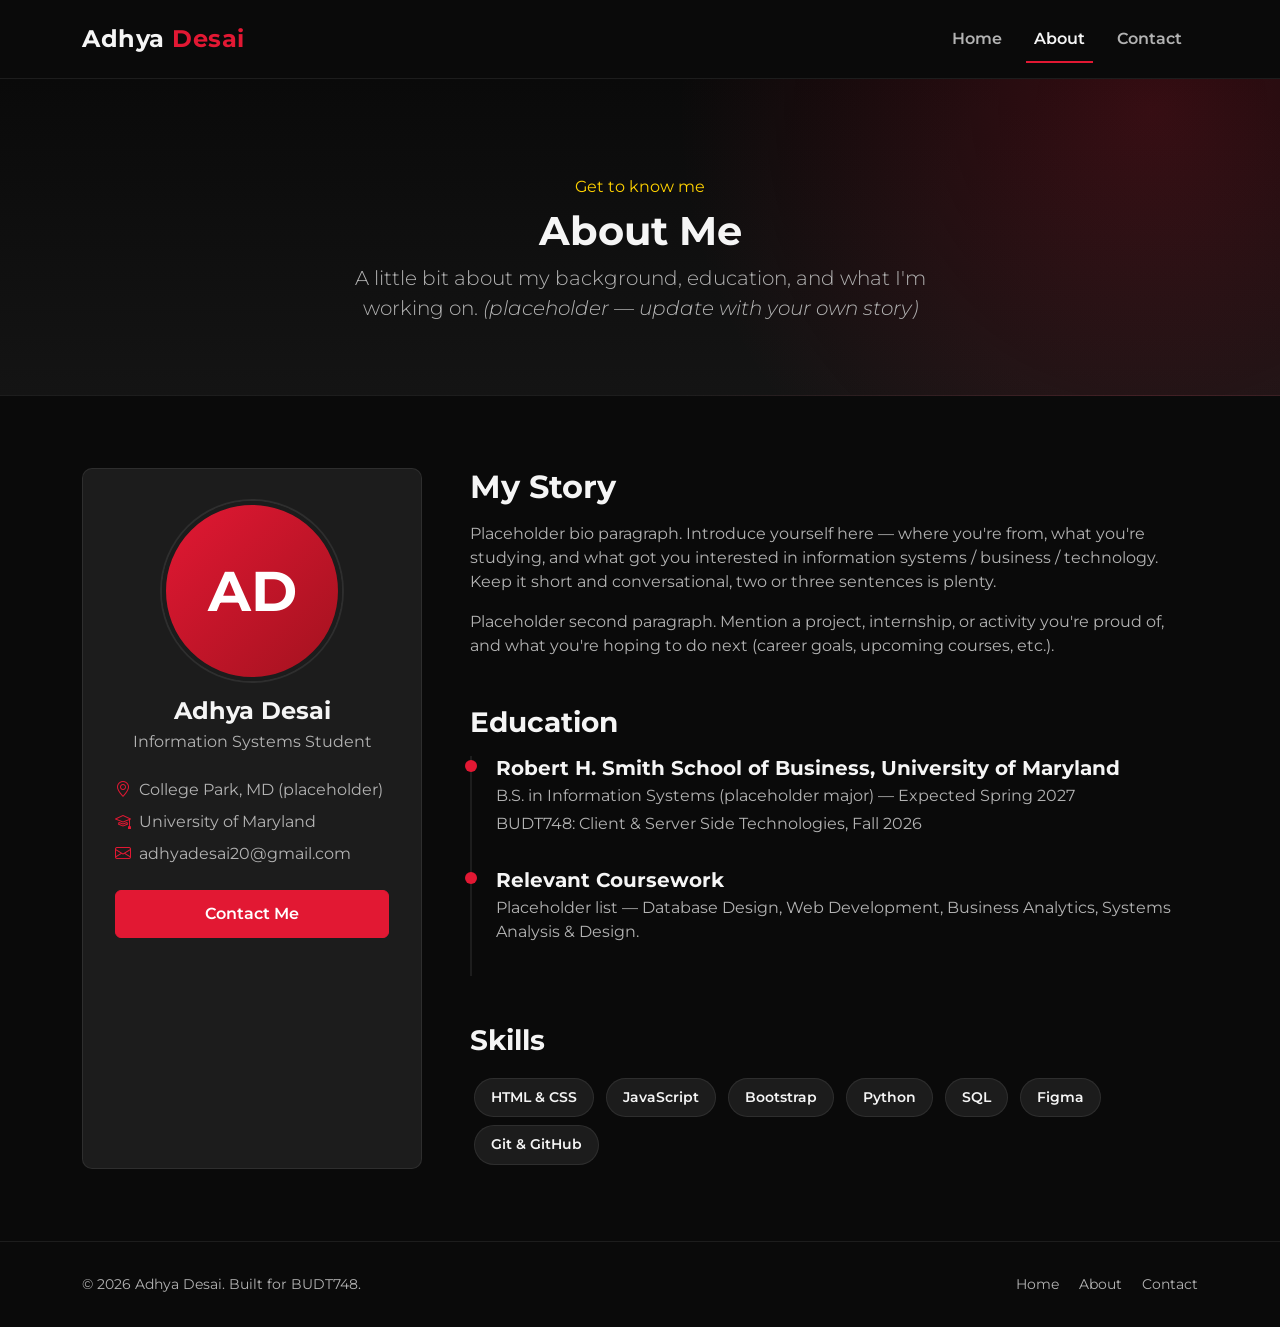
==== about.html @ 3f008665 "Initial commit: three-page portfolio site with Bootstrap 5 Home, About, and Contact pages built from" ====
<!DOCTYPE html>
<html lang="en">
<head>
  <meta charset="UTF-8" />
  <meta name="viewport" content="width=device-width, initial-scale=1.0" />
  <title>Adhya Desai | About</title>
  <meta name="description" content="About Adhya Desai" />

  <link rel="preconnect" href="https://fonts.googleapis.com" />
  <link href="https://fonts.googleapis.com/css2?family=Montserrat:wght@400;500;600;700&display=swap" rel="stylesheet" />

  <link href="https://cdn.jsdelivr.net/npm/bootstrap@5.3.0/dist/css/bootstrap.min.css" rel="stylesheet" />
  <link rel="stylesheet" href="https://cdn.jsdelivr.net/npm/bootstrap-icons@1.11.3/font/bootstrap-icons.css" />

  <link rel="stylesheet" href="css/style.css" />
</head>
<body>

  <!-- Navbar -->
  <nav class="navbar navbar-expand-lg navbar-dark navbar-portfolio sticky-top py-3">
    <div class="container">
      <a class="navbar-brand brand-font fs-4" href="index.html">Adhya<span> Desai</span></a>
      <button class="navbar-toggler" type="button" data-bs-toggle="collapse" data-bs-target="#navbarNav" aria-controls="navbarNav" aria-expanded="false" aria-label="Toggle navigation">
        <span class="navbar-toggler-icon"></span>
      </button>
      <div class="collapse navbar-collapse" id="navbarNav">
        <ul class="navbar-nav ms-auto">
          <li class="nav-item"><a class="nav-link" href="index.html">Home</a></li>
          <li class="nav-item"><a class="nav-link" href="about.html">About</a></li>
          <li class="nav-item"><a class="nav-link" href="contact.html">Contact</a></li>
        </ul>
      </div>
    </div>
  </nav>

  <!-- Page Banner -->
  <header class="page-banner text-center">
    <div class="container">
      <p class="eyebrow text-gold mb-2">Get to know me</p>
      <h1>About Me</h1>
      <p class="lead mx-auto" style="max-width: 640px;">
        A little bit about my background, education, and what I'm working on.
        <em>(placeholder — update with your own story)</em>
      </p>
    </div>
  </header>

  <!-- Bio + Quick Facts -->
  <section>
    <div class="container">
      <div class="row g-5">
        <!-- Quick facts card -->
        <div class="col-lg-4">
          <div class="card-dark text-center">
            <div class="avatar-circle mb-3">AD</div>
            <h4 class="mb-1">Adhya Desai</h4>
            <p class="text-muted mb-4">Information Systems Student</p>
            <ul class="list-unstyled text-start text-muted mb-4">
              <li class="mb-2"><i class="bi bi-geo-alt me-2 text-accent"></i>College Park, MD (placeholder)</li>
              <li class="mb-2"><i class="bi bi-mortarboard me-2 text-accent"></i>University of Maryland</li>
              <li class="mb-2"><i class="bi bi-envelope me-2 text-accent"></i>adhyadesai20@gmail.com</li>
            </ul>
            <a href="contact.html" class="btn btn-umd-primary w-100">Contact Me</a>
          </div>
        </div>

        <!-- Bio -->
        <div class="col-lg-8">
          <h2 class="mb-3">My Story</h2>
          <p class="text-muted">
            Placeholder bio paragraph. Introduce yourself here — where you're
            from, what you're studying, and what got you interested in
            information systems / business / technology. Keep it short and
            conversational, two or three sentences is plenty.
          </p>
          <p class="text-muted mb-4">
            Placeholder second paragraph. Mention a project, internship, or
            activity you're proud of, and what you're hoping to do next
            (career goals, upcoming courses, etc.).
          </p>

          <h3 class="mb-3 mt-5">Education</h3>
          <div class="timeline-item">
            <h5 class="mb-1">Robert H. Smith School of Business, University of Maryland</h5>
            <p class="text-muted mb-1">B.S. in Information Systems (placeholder major) — Expected Spring 2027</p>
            <p class="text-muted mb-0">BUDT748: Client &amp; Server Side Technologies, Fall 2026</p>
          </div>
          <div class="timeline-item">
            <h5 class="mb-1">Relevant Coursework</h5>
            <p class="text-muted mb-0">Placeholder list — Database Design, Web Development, Business Analytics, Systems Analysis &amp; Design.</p>
          </div>

          <h3 class="mb-3 mt-5">Skills</h3>
          <div>
            <span class="skill-badge">HTML &amp; CSS</span>
            <span class="skill-badge">JavaScript</span>
            <span class="skill-badge">Bootstrap</span>
            <span class="skill-badge">Python</span>
            <span class="skill-badge">SQL</span>
            <span class="skill-badge">Figma</span>
            <span class="skill-badge">Git &amp; GitHub</span>
          </div>
        </div>
      </div>
    </div>
  </section>

  <!-- Footer -->
  <footer>
    <div class="container d-flex flex-column flex-md-row justify-content-between align-items-center text-center text-md-start gap-2">
      <p class="mb-0">&copy; 2026 Adhya Desai. Built for BUDT748.</p>
      <div>
        <a href="index.html" class="me-3">Home</a>
        <a href="about.html" class="me-3">About</a>
        <a href="contact.html">Contact</a>
      </div>
    </div>
  </footer>

  <script src="https://cdn.jsdelivr.net/npm/bootstrap@5.3.0/dist/js/bootstrap.bundle.min.js"></script>
  <script src="js/main.js"></script>
</body>
</html>
---- css/style.css ----
/* ==========================================================================
   Adhya Desai — Portfolio Site
   Theme: dark background with University of Maryland red/gold accents
   ========================================================================== */

:root {
  --umd-red: #e21833;
  --umd-red-dark: #a3121f;
  --umd-gold: #ffd200;
  --bg-black: #0a0a0a;
  --bg-dark: #141414;
  --bg-card: #1c1c1c;
  --text-light: #f5f5f5;
  --text-muted: #b3b3b3;
  --border-subtle: rgba(255, 255, 255, 0.08);
}

body {
  background-color: var(--bg-black);
  color: var(--text-light);
  font-family: "Montserrat", -apple-system, BlinkMacSystemFont, "Segoe UI", sans-serif;
}

h1, h2, h3, h4, h5, .brand-font {
  font-family: "Montserrat", sans-serif;
  font-weight: 700;
}

a {
  text-decoration: none;
}

.text-accent {
  color: var(--umd-red);
}

.text-gold {
  color: var(--umd-gold);
}

/* Bootstrap's default .text-muted is too dark for this theme */
.text-muted {
  color: var(--text-muted) !important;
}

/* ---------- Navbar ---------- */
.navbar-portfolio {
  background-color: var(--bg-black) !important;
  border-bottom: 1px solid var(--border-subtle);
}

.navbar-portfolio .navbar-brand {
  font-weight: 700;
  letter-spacing: 0.5px;
  color: var(--text-light) !important;
}

.navbar-portfolio .navbar-brand span {
  color: var(--umd-red);
}

.navbar-portfolio .nav-link {
  color: var(--text-muted) !important;
  font-weight: 600;
  margin-left: 0.5rem;
  margin-right: 0.5rem;
  position: relative;
  transition: color 0.2s ease;
}

.navbar-portfolio .nav-link:hover,
.navbar-portfolio .nav-link.active {
  color: var(--text-light) !important;
}

.navbar-portfolio .nav-link.active::after {
  content: "";
  position: absolute;
  left: 0;
  bottom: -4px;
  width: 100%;
  height: 2px;
  background-color: var(--umd-red);
}

/* ---------- Hero (Home) ---------- */
.hero {
  min-height: 90vh;
  display: flex;
  align-items: center;
  background:
    radial-gradient(circle at 15% 20%, rgba(226, 24, 51, 0.25), transparent 45%),
    radial-gradient(circle at 85% 80%, rgba(255, 210, 0, 0.12), transparent 40%),
    linear-gradient(180deg, var(--bg-black) 0%, var(--bg-dark) 100%);
  position: relative;
  overflow: hidden;
}

.hero .eyebrow {
  letter-spacing: 3px;
  text-transform: uppercase;
  font-size: 0.85rem;
  color: var(--umd-gold);
  font-weight: 600;
}

.hero h1 {
  font-size: clamp(2.5rem, 6vw, 4rem);
  line-height: 1.1;
}

.hero p.lead {
  color: var(--text-muted);
  max-width: 560px;
}

.btn-umd-primary {
  background-color: var(--umd-red);
  border-color: var(--umd-red);
  color: #fff;
  font-weight: 600;
  padding: 0.7rem 1.75rem;
  border-radius: 6px;
  transition: transform 0.15s ease, background-color 0.15s ease;
}

.btn-umd-primary:hover {
  background-color: var(--umd-red-dark);
  border-color: var(--umd-red-dark);
  color: #fff;
  transform: translateY(-2px);
}

.btn-umd-outline {
  border: 2px solid var(--text-light);
  color: var(--text-light);
  font-weight: 600;
  padding: 0.65rem 1.75rem;
  border-radius: 6px;
  transition: all 0.15s ease;
}

.btn-umd-outline:hover {
  background-color: var(--text-light);
  color: var(--bg-black);
  transform: translateY(-2px);
}

/* ---------- Page banner (About / Contact) ---------- */
.page-banner {
  padding: 6rem 0 3.5rem;
  background:
    radial-gradient(circle at 90% 10%, rgba(226, 24, 51, 0.2), transparent 40%),
    linear-gradient(180deg, var(--bg-black) 0%, var(--bg-dark) 100%);
  border-bottom: 1px solid var(--border-subtle);
}

.page-banner p.lead {
  color: var(--text-muted);
}

/* ---------- Section spacing ---------- */
section {
  padding: 4.5rem 0;
}

.section-alt {
  background-color: var(--bg-dark);
}

/* ---------- Cards ---------- */
.card-dark {
  background-color: var(--bg-card);
  border: 1px solid var(--border-subtle);
  border-radius: 10px;
  padding: 2rem;
  height: 100%;
  transition: transform 0.2s ease, border-color 0.2s ease;
}

.card-dark:hover {
  transform: translateY(-6px);
  border-color: var(--umd-red);
}

.card-dark .icon-circle {
  width: 56px;
  height: 56px;
  border-radius: 50%;
  background-color: rgba(226, 24, 51, 0.15);
  color: var(--umd-red);
  display: flex;
  align-items: center;
  justify-content: center;
  font-size: 1.5rem;
  margin-bottom: 1.25rem;
}

/* ---------- Avatar ---------- */
.avatar-circle {
  width: 180px;
  height: 180px;
  border-radius: 50%;
  background: linear-gradient(135deg, var(--umd-red), var(--umd-red-dark));
  display: flex;
  align-items: center;
  justify-content: center;
  font-size: 3.5rem;
  font-weight: 700;
  color: #fff;
  margin: 0 auto;
  border: 4px solid var(--bg-card);
  box-shadow: 0 0 0 2px var(--border-subtle);
}

/* ---------- Skill badges ---------- */
.skill-badge {
  display: inline-block;
  background-color: var(--bg-card);
  border: 1px solid var(--border-subtle);
  color: var(--text-light);
  padding: 0.5rem 1rem;
  border-radius: 30px;
  font-size: 0.9rem;
  font-weight: 600;
  margin: 0.25rem;
}

/* ---------- Timeline (About) ---------- */
.timeline-item {
  border-left: 2px solid var(--border-subtle);
  padding-left: 1.5rem;
  padding-bottom: 2rem;
  position: relative;
}

.timeline-item::before {
  content: "";
  position: absolute;
  left: -7px;
  top: 4px;
  width: 12px;
  height: 12px;
  border-radius: 50%;
  background-color: var(--umd-red);
}

.timeline-item:last-child {
  padding-bottom: 0;
}

/* ---------- Contact page ---------- */
.contact-info-item {
  display: flex;
  align-items: flex-start;
  gap: 1rem;
  margin-bottom: 1.75rem;
}

.contact-info-item .icon-circle {
  flex-shrink: 0;
}

.social-icon-link {
  width: 44px;
  height: 44px;
  border-radius: 50%;
  background-color: var(--bg-card);
  border: 1px solid var(--border-subtle);
  color: var(--text-light);
  display: inline-flex;
  align-items: center;
  justify-content: center;
  font-size: 1.1rem;
  margin-right: 0.5rem;
  transition: all 0.2s ease;
}

.social-icon-link:hover {
  background-color: var(--umd-red);
  border-color: var(--umd-red);
  color: #fff;
}

.form-control-dark {
  background-color: var(--bg-card);
  border: 1px solid var(--border-subtle);
  color: var(--text-light);
  padding: 0.7rem 1rem;
}

.form-control-dark:focus {
  background-color: var(--bg-card);
  color: var(--text-light);
  border-color: var(--umd-red);
  box-shadow: 0 0 0 0.2rem rgba(226, 24, 51, 0.25);
}

.form-control-dark::placeholder {
  color: var(--text-muted);
}

/* ---------- Footer ---------- */
footer {
  background-color: var(--bg-black);
  border-top: 1px solid var(--border-subtle);
  padding: 2rem 0;
  color: var(--text-muted);
  font-size: 0.9rem;
}

footer a {
  color: var(--text-muted);
}

footer a:hover {
  color: var(--umd-red);
}

/* ---------- Responsive tweaks ---------- */
@media (max-width: 767.98px) {
  .hero {
    min-height: auto;
    padding: 7rem 0 4rem;
    text-align: center;
  }

  .hero p.lead {
    max-width: 100%;
    margin-left: auto;
    margin-right: auto;
  }

  .page-banner {
    text-align: center;
    padding: 6.5rem 0 2.5rem;
  }
}
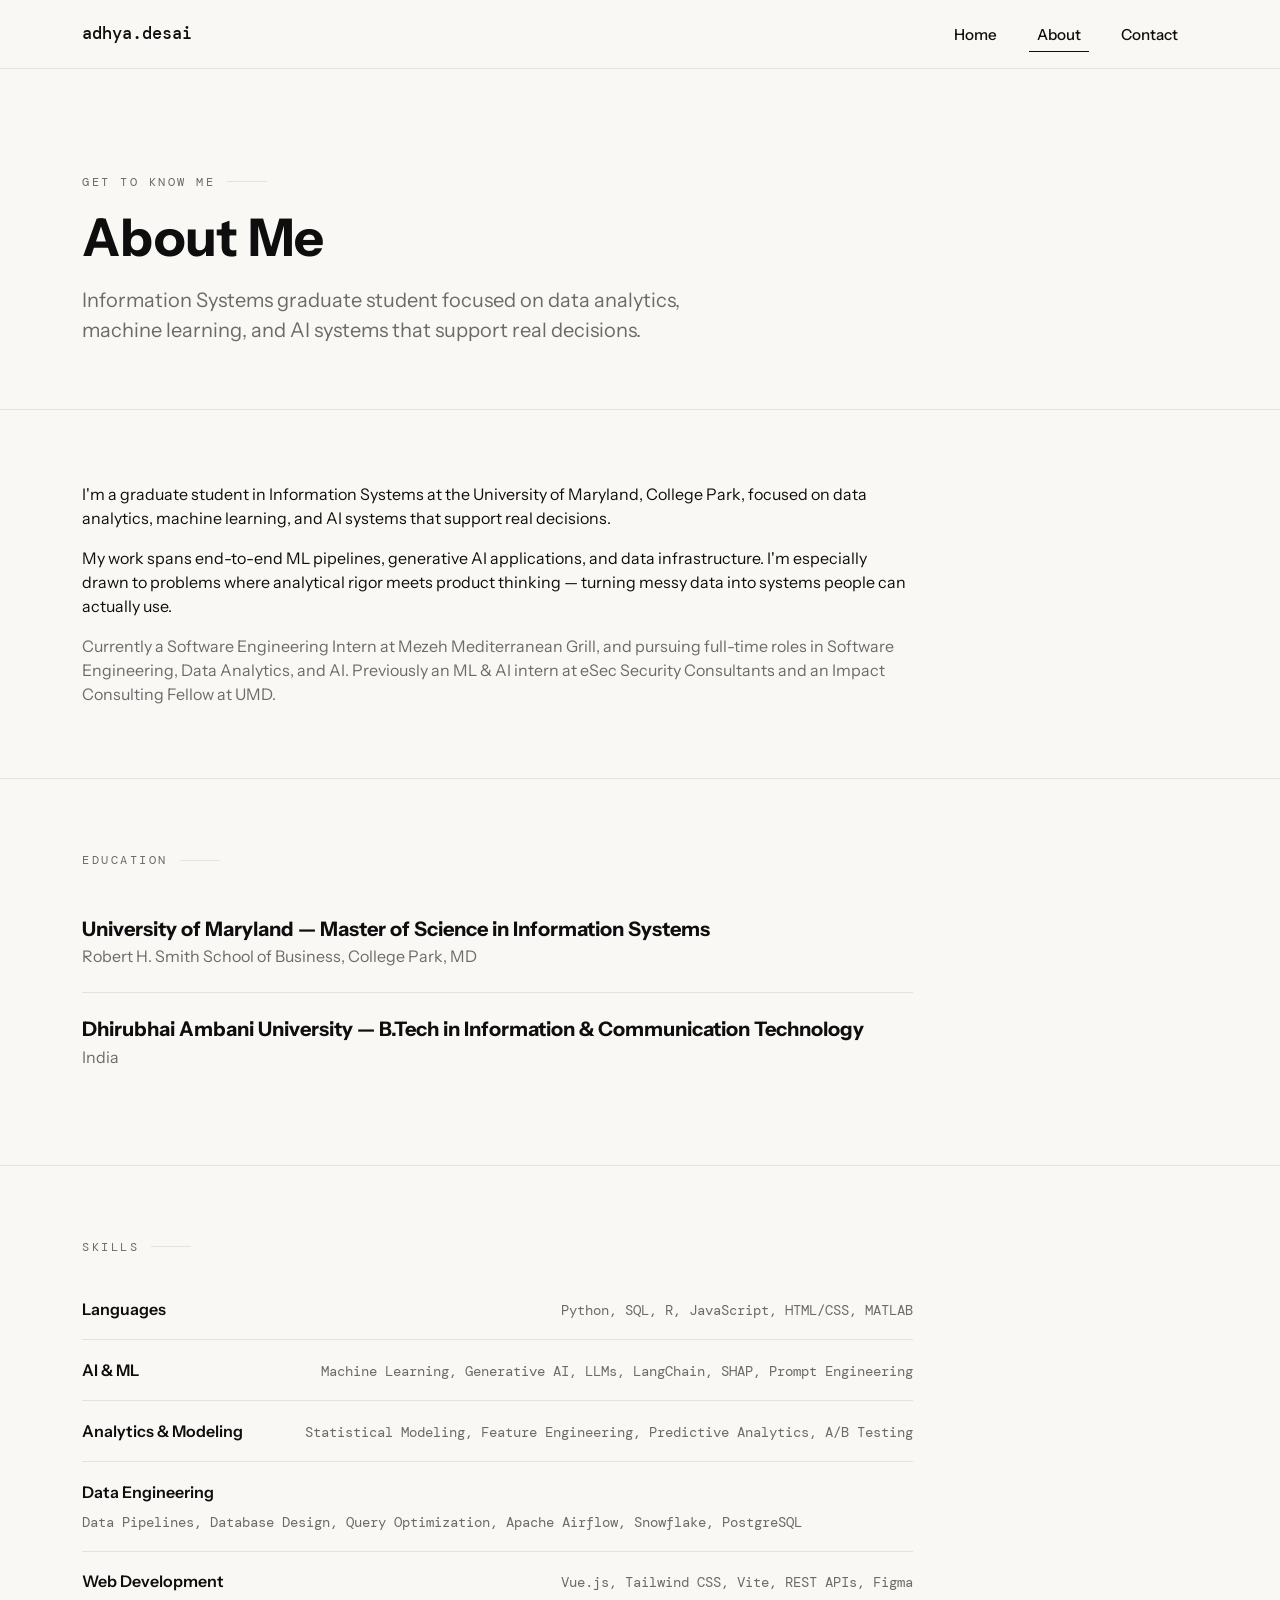
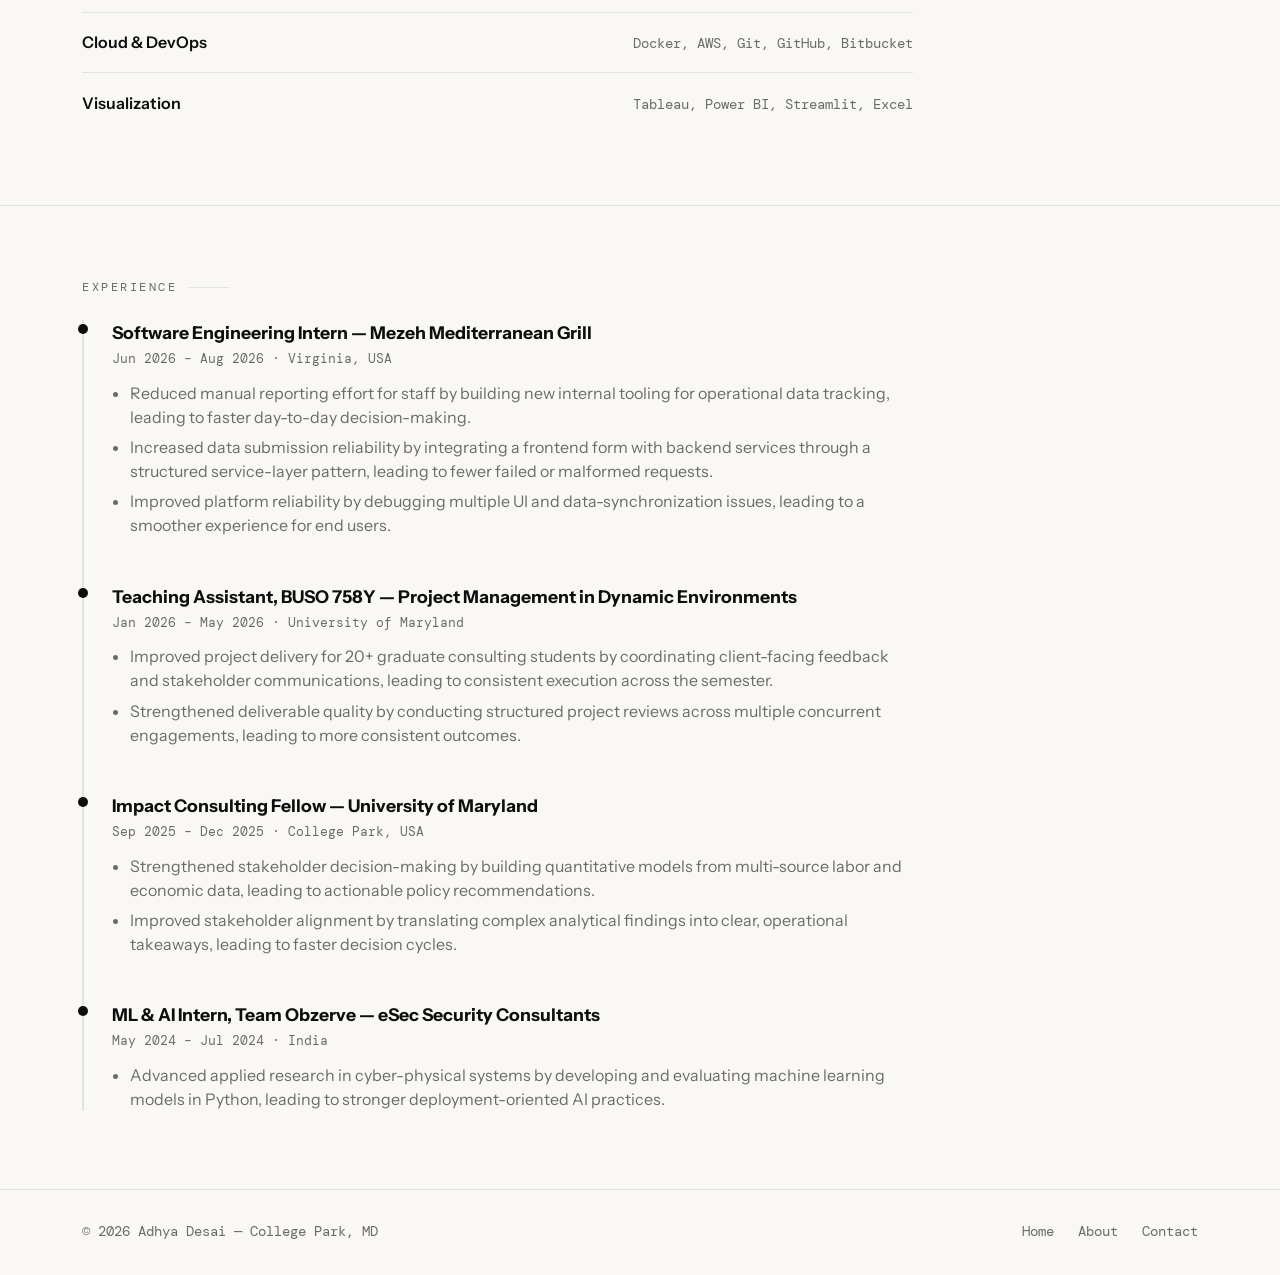
==== commit e409da1d: "Redesign site with editorial style and real resume content Replace dark UMD theme with a cream/ink e" ====
--- a/about.html
+++ b/about.html
@@ -7,7 +7,7 @@
   <meta name="description" content="About Adhya Desai" />
 
   <link rel="preconnect" href="https://fonts.googleapis.com" />
-  <link href="https://fonts.googleapis.com/css2?family=Montserrat:wght@400;500;600;700&display=swap" rel="stylesheet" />
+  <link href="https://fonts.googleapis.com/css2?family=DM+Serif+Display:ital@0;1&family=DM+Mono:wght@400;500&family=Instrument+Sans:wght@400;500;600;700&display=swap" rel="stylesheet" />
 
   <link href="https://cdn.jsdelivr.net/npm/bootstrap@5.3.0/dist/css/bootstrap.min.css" rel="stylesheet" />
   <link rel="stylesheet" href="https://cdn.jsdelivr.net/npm/bootstrap-icons@1.11.3/font/bootstrap-icons.css" />
@@ -17,9 +17,9 @@
 <body>
 
   <!-- Navbar -->
-  <nav class="navbar navbar-expand-lg navbar-dark navbar-portfolio sticky-top py-3">
+  <nav class="navbar navbar-expand-lg navbar-portfolio sticky-top py-3">
     <div class="container">
-      <a class="navbar-brand brand-font fs-4" href="index.html">Adhya<span> Desai</span></a>
+      <a class="navbar-brand" href="index.html">adhya.desai</a>
       <button class="navbar-toggler" type="button" data-bs-toggle="collapse" data-bs-target="#navbarNav" aria-controls="navbarNav" aria-expanded="false" aria-label="Toggle navigation">
         <span class="navbar-toggler-icon"></span>
       </button>
@@ -34,72 +34,145 @@
   </nav>
 
   <!-- Page Banner -->
-  <header class="page-banner text-center">
+  <header class="page-banner">
     <div class="container">
-      <p class="eyebrow text-gold mb-2">Get to know me</p>
+      <p class="eyebrow mb-0">Get to know me</p>
       <h1>About Me</h1>
-      <p class="lead mx-auto" style="max-width: 640px;">
-        A little bit about my background, education, and what I'm working on.
-        <em>(placeholder — update with your own story)</em>
+      <p class="lead" style="max-width: 640px;">
+        Information Systems graduate student focused on data analytics,
+        machine learning, and AI systems that support real decisions.
       </p>
     </div>
   </header>
 
-  <!-- Bio + Quick Facts -->
+  <!-- Bio -->
   <section>
     <div class="container">
-      <div class="row g-5">
-        <!-- Quick facts card -->
-        <div class="col-lg-4">
-          <div class="card-dark text-center">
-            <div class="avatar-circle mb-3">AD</div>
-            <h4 class="mb-1">Adhya Desai</h4>
-            <p class="text-muted mb-4">Information Systems Student</p>
-            <ul class="list-unstyled text-start text-muted mb-4">
-              <li class="mb-2"><i class="bi bi-geo-alt me-2 text-accent"></i>College Park, MD (placeholder)</li>
-              <li class="mb-2"><i class="bi bi-mortarboard me-2 text-accent"></i>University of Maryland</li>
-              <li class="mb-2"><i class="bi bi-envelope me-2 text-accent"></i>adhyadesai20@gmail.com</li>
-            </ul>
-            <a href="contact.html" class="btn btn-umd-primary w-100">Contact Me</a>
+      <div class="row">
+        <div class="col-lg-9">
+          <p class="mb-3">
+            I'm a graduate student in Information Systems at the University
+            of Maryland, College Park, focused on data analytics, machine
+            learning, and AI systems that support real decisions.
+          </p>
+          <p class="mb-3">
+            My work spans end-to-end ML pipelines, generative AI
+            applications, and data infrastructure. I'm especially drawn to
+            problems where analytical rigor meets product thinking —
+            turning messy data into systems people can actually use.
+          </p>
+          <p class="text-muted mb-0">
+            Currently a Software Engineering Intern at Mezeh Mediterranean
+            Grill, and pursuing full-time roles in Software Engineering,
+            Data Analytics, and AI. Previously an ML &amp; AI intern at eSec
+            Security Consultants and an Impact Consulting Fellow at UMD.
+          </p>
+        </div>
+      </div>
+    </div>
+  </section>
+
+  <!-- Education -->
+  <section>
+    <div class="container">
+      <p class="eyebrow mb-4">Education</p>
+      <div class="row">
+        <div class="col-lg-9">
+          <div class="edu-item">
+            <h5>University of Maryland — Master of Science in Information Systems</h5>
+            <p class="text-muted mb-0">Robert H. Smith School of Business, College Park, MD</p>
+          </div>
+          <div class="edu-item">
+            <h5>Dhirubhai Ambani University — B.Tech in Information &amp; Communication Technology</h5>
+            <p class="text-muted mb-0">India</p>
           </div>
         </div>
+      </div>
+    </div>
+  </section>
 
-        <!-- Bio -->
-        <div class="col-lg-8">
-          <h2 class="mb-3">My Story</h2>
-          <p class="text-muted">
-            Placeholder bio paragraph. Introduce yourself here — where you're
-            from, what you're studying, and what got you interested in
-            information systems / business / technology. Keep it short and
-            conversational, two or three sentences is plenty.
-          </p>
-          <p class="text-muted mb-4">
-            Placeholder second paragraph. Mention a project, internship, or
-            activity you're proud of, and what you're hoping to do next
-            (career goals, upcoming courses, etc.).
-          </p>
+  <!-- Skills -->
+  <section>
+    <div class="container">
+      <p class="eyebrow mb-4">Skills</p>
+      <div class="row">
+        <div class="col-lg-9">
+          <div class="skill-row">
+            <span class="skill-label">Languages</span>
+            <span class="skill-value">Python, SQL, R, JavaScript, HTML/CSS, MATLAB</span>
+          </div>
+          <div class="skill-row">
+            <span class="skill-label">AI &amp; ML</span>
+            <span class="skill-value">Machine Learning, Generative AI, LLMs, LangChain, SHAP, Prompt Engineering</span>
+          </div>
+          <div class="skill-row">
+            <span class="skill-label">Analytics &amp; Modeling</span>
+            <span class="skill-value">Statistical Modeling, Feature Engineering, Predictive Analytics, A/B Testing</span>
+          </div>
+          <div class="skill-row">
+            <span class="skill-label">Data Engineering</span>
+            <span class="skill-value">Data Pipelines, Database Design, Query Optimization, Apache Airflow, Snowflake, PostgreSQL</span>
+          </div>
+          <div class="skill-row">
+            <span class="skill-label">Web Development</span>
+            <span class="skill-value">Vue.js, Tailwind CSS, Vite, REST APIs, Figma</span>
+          </div>
+          <div class="skill-row">
+            <span class="skill-label">Cloud &amp; DevOps</span>
+            <span class="skill-value">Docker, AWS, Git, GitHub, Bitbucket</span>
+          </div>
+          <div class="skill-row">
+            <span class="skill-label">Visualization</span>
+            <span class="skill-value">Tableau, Power BI, Streamlit, Excel</span>
+          </div>
+        </div>
+      </div>
+    </div>
+  </section>
 
-          <h3 class="mb-3 mt-5">Education</h3>
-          <div class="timeline-item">
-            <h5 class="mb-1">Robert H. Smith School of Business, University of Maryland</h5>
-            <p class="text-muted mb-1">B.S. in Information Systems (placeholder major) — Expected Spring 2027</p>
-            <p class="text-muted mb-0">BUDT748: Client &amp; Server Side Technologies, Fall 2026</p>
-          </div>
-          <div class="timeline-item">
-            <h5 class="mb-1">Relevant Coursework</h5>
-            <p class="text-muted mb-0">Placeholder list — Database Design, Web Development, Business Analytics, Systems Analysis &amp; Design.</p>
+  <!-- Experience -->
+  <section>
+    <div class="container">
+      <p class="eyebrow mb-4">Experience</p>
+      <div class="row">
+        <div class="col-lg-9">
+
+          <div class="exp-item">
+            <div class="exp-role">Software Engineering Intern — Mezeh Mediterranean Grill</div>
+            <div class="exp-meta">Jun 2026 – Aug 2026 · Virginia, USA</div>
+            <ul>
+              <li>Reduced manual reporting effort for staff by building new internal tooling for operational data tracking, leading to faster day-to-day decision-making.</li>
+              <li>Increased data submission reliability by integrating a frontend form with backend services through a structured service-layer pattern, leading to fewer failed or malformed requests.</li>
+              <li>Improved platform reliability by debugging multiple UI and data-synchronization issues, leading to a smoother experience for end users.</li>
+            </ul>
           </div>
 
-          <h3 class="mb-3 mt-5">Skills</h3>
-          <div>
-            <span class="skill-badge">HTML &amp; CSS</span>
-            <span class="skill-badge">JavaScript</span>
-            <span class="skill-badge">Bootstrap</span>
-            <span class="skill-badge">Python</span>
-            <span class="skill-badge">SQL</span>
-            <span class="skill-badge">Figma</span>
-            <span class="skill-badge">Git &amp; GitHub</span>
+          <div class="exp-item">
+            <div class="exp-role">Teaching Assistant, BUSO 758Y — Project Management in Dynamic Environments</div>
+            <div class="exp-meta">Jan 2026 – May 2026 · University of Maryland</div>
+            <ul>
+              <li>Improved project delivery for 20+ graduate consulting students by coordinating client-facing feedback and stakeholder communications, leading to consistent execution across the semester.</li>
+              <li>Strengthened deliverable quality by conducting structured project reviews across multiple concurrent engagements, leading to more consistent outcomes.</li>
+            </ul>
           </div>
+
+          <div class="exp-item">
+            <div class="exp-role">Impact Consulting Fellow — University of Maryland</div>
+            <div class="exp-meta">Sep 2025 – Dec 2025 · College Park, USA</div>
+            <ul>
+              <li>Strengthened stakeholder decision-making by building quantitative models from multi-source labor and economic data, leading to actionable policy recommendations.</li>
+              <li>Improved stakeholder alignment by translating complex analytical findings into clear, operational takeaways, leading to faster decision cycles.</li>
+            </ul>
+          </div>
+
+          <div class="exp-item">
+            <div class="exp-role">ML &amp; AI Intern, Team Obzerve — eSec Security Consultants</div>
+            <div class="exp-meta">May 2024 – Jul 2024 · India</div>
+            <ul>
+              <li>Advanced applied research in cyber-physical systems by developing and evaluating machine learning models in Python, leading to stronger deployment-oriented AI practices.</li>
+            </ul>
+          </div>
+
         </div>
       </div>
     </div>
@@ -108,7 +181,7 @@
   <!-- Footer -->
   <footer>
     <div class="container d-flex flex-column flex-md-row justify-content-between align-items-center text-center text-md-start gap-2">
-      <p class="mb-0">&copy; 2026 Adhya Desai. Built for BUDT748.</p>
+      <p class="mb-0">&copy; 2026 Adhya Desai — College Park, MD</p>
       <div>
         <a href="index.html" class="me-3">Home</a>
         <a href="about.html" class="me-3">About</a>
--- a/css/style.css
+++ b/css/style.css
@@ -1,162 +1,200 @@
 /* ==========================================================================
    Adhya Desai — Portfolio Site
-   Theme: dark background with University of Maryland red/gold accents
+   Theme: editorial minimalist — cream background, ink text, serif/mono mix
+   (companion style to adhya.desai's main portfolio)
    ========================================================================== */
 
 :root {
-  --umd-red: #e21833;
-  --umd-red-dark: #a3121f;
-  --umd-gold: #ffd200;
-  --bg-black: #0a0a0a;
-  --bg-dark: #141414;
-  --bg-card: #1c1c1c;
-  --text-light: #f5f5f5;
-  --text-muted: #b3b3b3;
-  --border-subtle: rgba(255, 255, 255, 0.08);
+  --bg: #f9f8f5;
+  --ink: #0e0e0e;
+  --muted: #6b6b6b;
+  --border: #e2e2e2;
+  --tag-bg: #efefed;
+  --tag-text: #3a3a3a;
+  --white: #ffffff;
 }
 
 body {
-  background-color: var(--bg-black);
-  color: var(--text-light);
-  font-family: "Montserrat", -apple-system, BlinkMacSystemFont, "Segoe UI", sans-serif;
-}
-
-h1, h2, h3, h4, h5, .brand-font {
-  font-family: "Montserrat", sans-serif;
+  background-color: var(--bg);
+  color: var(--ink);
+  font-family: "Instrument Sans", -apple-system, BlinkMacSystemFont, "Segoe UI", sans-serif;
+}
+
+h1, h2, h3, h4, h5 {
+  font-family: "Instrument Sans", sans-serif;
   font-weight: 700;
+  color: var(--ink);
+}
+
+.serif-italic {
+  font-family: "DM Serif Display", serif;
+  font-style: italic;
+  font-weight: 400;
+}
+
+.mono {
+  font-family: "DM Mono", monospace;
 }
 
 a {
   text-decoration: none;
-}
-
-.text-accent {
-  color: var(--umd-red);
-}
-
-.text-gold {
-  color: var(--umd-gold);
-}
-
-/* Bootstrap's default .text-muted is too dark for this theme */
+  color: var(--ink);
+}
+
 .text-muted {
-  color: var(--text-muted) !important;
+  color: var(--muted) !important;
+}
+
+.eyebrow {
+  font-family: "DM Mono", monospace;
+  text-transform: uppercase;
+  letter-spacing: 2.5px;
+  font-size: 0.75rem;
+  color: var(--muted);
+  display: flex;
+  align-items: center;
+  gap: 0.75rem;
+}
+
+.eyebrow::after {
+  content: "";
+  flex: 0 0 40px;
+  height: 1px;
+  background-color: var(--border);
+}
+
+.eyebrow.center {
+  justify-content: center;
+}
+
+.eyebrow.center::after {
+  display: none;
 }
 
 /* ---------- Navbar ---------- */
 .navbar-portfolio {
-  background-color: var(--bg-black) !important;
-  border-bottom: 1px solid var(--border-subtle);
+  background-color: var(--bg) !important;
+  border-bottom: 1px solid var(--border);
 }
 
 .navbar-portfolio .navbar-brand {
-  font-weight: 700;
-  letter-spacing: 0.5px;
-  color: var(--text-light) !important;
-}
-
-.navbar-portfolio .navbar-brand span {
-  color: var(--umd-red);
+  font-family: "DM Mono", monospace;
+  font-weight: 500;
+  font-size: 1.05rem;
+  color: var(--ink) !important;
+}
+
+.navbar-portfolio .navbar-toggler {
+  border: 1px solid var(--border);
+  padding: 0.4rem 0.6rem;
+}
+
+.navbar-portfolio .navbar-toggler:focus {
+  box-shadow: none;
+}
+
+.navbar-portfolio .navbar-toggler-icon {
+  background-image: url("data:image/svg+xml,%3csvg xmlns='http://www.w3.org/2000/svg' viewBox='0 0 30 30'%3e%3cpath stroke='rgba(14, 14, 14, 0.9)' stroke-linecap='round' stroke-miterlimit='10' stroke-width='2' d='M4 7h22M4 15h22M4 23h22'/%3e%3c/svg%3e");
 }
 
 .navbar-portfolio .nav-link {
-  color: var(--text-muted) !important;
-  font-weight: 600;
-  margin-left: 0.5rem;
-  margin-right: 0.5rem;
-  position: relative;
-  transition: color 0.2s ease;
+  color: var(--ink) !important;
+  font-weight: 500;
+  font-size: 0.95rem;
+  margin-left: 0.75rem;
+  margin-right: 0.75rem;
+  padding-bottom: 4px;
+  border-bottom: 1px solid transparent;
+  transition: border-color 0.2s ease, color 0.2s ease;
 }
 
 .navbar-portfolio .nav-link:hover,
 .navbar-portfolio .nav-link.active {
-  color: var(--text-light) !important;
-}
-
-.navbar-portfolio .nav-link.active::after {
-  content: "";
-  position: absolute;
-  left: 0;
-  bottom: -4px;
-  width: 100%;
-  height: 2px;
-  background-color: var(--umd-red);
-}
-
-/* ---------- Hero (Home) ---------- */
+  color: var(--ink) !important;
+  border-bottom-color: var(--ink);
+}
+
+/* ---------- Buttons ---------- */
+.btn-mono-primary {
+  background-color: var(--ink);
+  border: 1px solid var(--ink);
+  color: var(--white);
+  font-weight: 500;
+  font-size: 0.9rem;
+  padding: 0.65rem 1.5rem;
+  border-radius: 2px;
+  transition: background-color 0.15s ease, transform 0.15s ease;
+}
+
+.btn-mono-primary:hover {
+  background-color: #2a2a2a;
+  border-color: #2a2a2a;
+  color: var(--white);
+  transform: translateY(-1px);
+}
+
+.btn-mono-outline {
+  background-color: transparent;
+  border: 1px solid var(--border);
+  color: var(--ink);
+  font-weight: 500;
+  font-size: 0.9rem;
+  padding: 0.65rem 1.5rem;
+  border-radius: 2px;
+  transition: all 0.15s ease;
+}
+
+.btn-mono-outline:hover {
+  background-color: var(--ink);
+  border-color: var(--ink);
+  color: var(--white);
+  transform: translateY(-1px);
+}
+
+/* ---------- Hero ---------- */
 .hero {
-  min-height: 90vh;
-  display: flex;
-  align-items: center;
-  background:
-    radial-gradient(circle at 15% 20%, rgba(226, 24, 51, 0.25), transparent 45%),
-    radial-gradient(circle at 85% 80%, rgba(255, 210, 0, 0.12), transparent 40%),
-    linear-gradient(180deg, var(--bg-black) 0%, var(--bg-dark) 100%);
-  position: relative;
-  overflow: hidden;
-}
-
-.hero .eyebrow {
-  letter-spacing: 3px;
-  text-transform: uppercase;
-  font-size: 0.85rem;
-  color: var(--umd-gold);
-  font-weight: 600;
-}
-
-.hero h1 {
-  font-size: clamp(2.5rem, 6vw, 4rem);
-  line-height: 1.1;
+  padding: 7rem 0 5rem;
+}
+
+.hero .name-heading {
+  font-size: clamp(3rem, 8vw, 5.5rem);
+  line-height: 1;
+  margin-bottom: 1.5rem;
+}
+
+.hero .name-heading .sans-part {
+  font-family: "Instrument Sans", sans-serif;
+  font-weight: 700;
+  display: block;
+}
+
+.hero .name-heading .serif-part {
+  font-family: "DM Serif Display", serif;
+  font-style: italic;
+  font-weight: 400;
+  color: var(--muted);
+  display: block;
 }
 
 .hero p.lead {
-  color: var(--text-muted);
-  max-width: 560px;
-}
-
-.btn-umd-primary {
-  background-color: var(--umd-red);
-  border-color: var(--umd-red);
-  color: #fff;
-  font-weight: 600;
-  padding: 0.7rem 1.75rem;
-  border-radius: 6px;
-  transition: transform 0.15s ease, background-color 0.15s ease;
-}
-
-.btn-umd-primary:hover {
-  background-color: var(--umd-red-dark);
-  border-color: var(--umd-red-dark);
-  color: #fff;
-  transform: translateY(-2px);
-}
-
-.btn-umd-outline {
-  border: 2px solid var(--text-light);
-  color: var(--text-light);
-  font-weight: 600;
-  padding: 0.65rem 1.75rem;
-  border-radius: 6px;
-  transition: all 0.15s ease;
-}
-
-.btn-umd-outline:hover {
-  background-color: var(--text-light);
-  color: var(--bg-black);
-  transform: translateY(-2px);
+  color: var(--muted);
+  font-size: 1.15rem;
+  max-width: 620px;
 }
 
 /* ---------- Page banner (About / Contact) ---------- */
 .page-banner {
-  padding: 6rem 0 3.5rem;
-  background:
-    radial-gradient(circle at 90% 10%, rgba(226, 24, 51, 0.2), transparent 40%),
-    linear-gradient(180deg, var(--bg-black) 0%, var(--bg-dark) 100%);
-  border-bottom: 1px solid var(--border-subtle);
+  padding: 6.5rem 0 3rem;
+  border-bottom: 1px solid var(--border);
+}
+
+.page-banner h1 {
+  font-size: clamp(2.25rem, 5vw, 3.25rem);
+  margin: 1rem 0;
 }
 
 .page-banner p.lead {
-  color: var(--text-muted);
+  color: var(--muted);
 }
 
 /* ---------- Section spacing ---------- */
@@ -164,164 +202,219 @@
   padding: 4.5rem 0;
 }
 
-.section-alt {
-  background-color: var(--bg-dark);
-}
-
-/* ---------- Cards ---------- */
-.card-dark {
-  background-color: var(--bg-card);
-  border: 1px solid var(--border-subtle);
-  border-radius: 10px;
+section + section {
+  border-top: 1px solid var(--border);
+}
+
+/* ---------- Project cards ---------- */
+.project-card {
+  border: 1px solid var(--border);
+  border-radius: 2px;
   padding: 2rem;
-  height: 100%;
-  transition: transform 0.2s ease, border-color 0.2s ease;
-}
-
-.card-dark:hover {
-  transform: translateY(-6px);
-  border-color: var(--umd-red);
-}
-
-.card-dark .icon-circle {
-  width: 56px;
-  height: 56px;
-  border-radius: 50%;
-  background-color: rgba(226, 24, 51, 0.15);
-  color: var(--umd-red);
+  margin-bottom: 1.5rem;
+  transition: border-color 0.2s ease;
+}
+
+.project-card:hover {
+  border-color: var(--ink);
+}
+
+.project-index {
+  font-family: "DM Mono", monospace;
+  color: var(--muted);
+  font-size: 0.85rem;
+}
+
+.project-card h3 {
+  font-size: 1.4rem;
+  margin: 0.5rem 0 0.75rem;
+}
+
+.tag {
+  display: inline-block;
+  font-family: "DM Mono", monospace;
+  text-transform: uppercase;
+  font-size: 0.7rem;
+  letter-spacing: 0.5px;
+  background-color: var(--tag-bg);
+  color: var(--tag-text);
+  padding: 0.3rem 0.55rem;
+  border-radius: 2px;
+  margin: 0.2rem 0.3rem 0.2rem 0;
+}
+
+/* ---------- Skills rows ---------- */
+.skill-row {
   display: flex;
-  align-items: center;
-  justify-content: center;
-  font-size: 1.5rem;
-  margin-bottom: 1.25rem;
-}
-
-/* ---------- Avatar ---------- */
-.avatar-circle {
-  width: 180px;
-  height: 180px;
-  border-radius: 50%;
-  background: linear-gradient(135deg, var(--umd-red), var(--umd-red-dark));
-  display: flex;
-  align-items: center;
-  justify-content: center;
-  font-size: 3.5rem;
-  font-weight: 700;
-  color: #fff;
-  margin: 0 auto;
-  border: 4px solid var(--bg-card);
-  box-shadow: 0 0 0 2px var(--border-subtle);
-}
-
-/* ---------- Skill badges ---------- */
-.skill-badge {
-  display: inline-block;
-  background-color: var(--bg-card);
-  border: 1px solid var(--border-subtle);
-  color: var(--text-light);
-  padding: 0.5rem 1rem;
-  border-radius: 30px;
+  justify-content: space-between;
+  align-items: baseline;
+  padding: 1.1rem 0;
+  border-bottom: 1px solid var(--border);
+  flex-wrap: wrap;
+  gap: 0.5rem;
+}
+
+.skill-row:last-child {
+  border-bottom: none;
+}
+
+.skill-row .skill-label {
+  font-weight: 600;
+}
+
+.skill-row .skill-value {
+  font-family: "DM Mono", monospace;
+  color: var(--muted);
+  text-align: right;
   font-size: 0.9rem;
-  font-weight: 600;
-  margin: 0.25rem;
-}
-
-/* ---------- Timeline (About) ---------- */
-.timeline-item {
-  border-left: 2px solid var(--border-subtle);
-  padding-left: 1.5rem;
-  padding-bottom: 2rem;
+}
+
+/* ---------- Education ---------- */
+.edu-item {
+  border-bottom: 1px solid var(--border);
+  padding: 1.5rem 0;
+}
+
+.edu-item:last-child {
+  border-bottom: none;
+}
+
+.edu-item h5 {
+  margin-bottom: 0.2rem;
+}
+
+/* ---------- Experience timeline ---------- */
+.exp-item {
+  border-left: 2px solid var(--border);
+  padding-left: 1.75rem;
+  padding-bottom: 2.5rem;
   position: relative;
 }
 
-.timeline-item::before {
+.exp-item::before {
   content: "";
   position: absolute;
-  left: -7px;
+  left: -6px;
   top: 4px;
-  width: 12px;
-  height: 12px;
+  width: 10px;
+  height: 10px;
   border-radius: 50%;
-  background-color: var(--umd-red);
-}
-
-.timeline-item:last-child {
+  background-color: var(--ink);
+}
+
+.exp-item:last-child {
   padding-bottom: 0;
 }
 
+.exp-item .exp-role {
+  font-weight: 700;
+  font-size: 1.1rem;
+  margin-bottom: 0.15rem;
+}
+
+.exp-item .exp-meta {
+  font-family: "DM Mono", monospace;
+  color: var(--muted);
+  font-size: 0.82rem;
+  margin-bottom: 0.75rem;
+}
+
+.exp-item ul {
+  color: var(--muted);
+  padding-left: 1.1rem;
+  margin-bottom: 0;
+}
+
+.exp-item ul li {
+  margin-bottom: 0.4rem;
+}
+
+/* ---------- CTA banner ---------- */
+.cta-banner {
+  text-align: center;
+}
+
 /* ---------- Contact page ---------- */
-.contact-info-item {
+.contact-row {
   display: flex;
-  align-items: flex-start;
-  gap: 1rem;
-  margin-bottom: 1.75rem;
-}
-
-.contact-info-item .icon-circle {
-  flex-shrink: 0;
-}
-
-.social-icon-link {
-  width: 44px;
-  height: 44px;
-  border-radius: 50%;
-  background-color: var(--bg-card);
-  border: 1px solid var(--border-subtle);
-  color: var(--text-light);
-  display: inline-flex;
-  align-items: center;
-  justify-content: center;
-  font-size: 1.1rem;
-  margin-right: 0.5rem;
-  transition: all 0.2s ease;
-}
-
-.social-icon-link:hover {
-  background-color: var(--umd-red);
-  border-color: var(--umd-red);
-  color: #fff;
-}
-
-.form-control-dark {
-  background-color: var(--bg-card);
-  border: 1px solid var(--border-subtle);
-  color: var(--text-light);
+  justify-content: space-between;
+  align-items: baseline;
+  padding: 1.4rem 0;
+  border-bottom: 1px solid var(--border);
+  flex-wrap: wrap;
+  gap: 0.4rem;
+}
+
+.contact-row:first-child {
+  border-top: 1px solid var(--border);
+}
+
+.contact-row .contact-label {
+  font-family: "DM Mono", monospace;
+  text-transform: uppercase;
+  letter-spacing: 1.5px;
+  font-size: 0.75rem;
+  color: var(--muted);
+}
+
+.contact-row .contact-value {
+  font-weight: 600;
+  font-size: 1.05rem;
+}
+
+.contact-row .contact-value:hover {
+  text-decoration: underline;
+}
+
+.form-control-mono {
+  background-color: var(--white);
+  border: 1px solid var(--border);
+  border-radius: 2px;
+  color: var(--ink);
   padding: 0.7rem 1rem;
 }
 
-.form-control-dark:focus {
-  background-color: var(--bg-card);
-  color: var(--text-light);
-  border-color: var(--umd-red);
-  box-shadow: 0 0 0 0.2rem rgba(226, 24, 51, 0.25);
-}
-
-.form-control-dark::placeholder {
-  color: var(--text-muted);
+.form-control-mono:focus {
+  background-color: var(--white);
+  color: var(--ink);
+  border-color: var(--ink);
+  box-shadow: none;
+}
+
+.form-control-mono::placeholder {
+  color: #b5b5b5;
+}
+
+.form-label {
+  font-family: "DM Mono", monospace;
+  font-size: 0.78rem;
+  text-transform: uppercase;
+  letter-spacing: 1px;
+  color: var(--muted);
 }
 
 /* ---------- Footer ---------- */
 footer {
-  background-color: var(--bg-black);
-  border-top: 1px solid var(--border-subtle);
+  background-color: var(--bg);
+  border-top: 1px solid var(--border);
   padding: 2rem 0;
-  color: var(--text-muted);
-  font-size: 0.9rem;
+  color: var(--muted);
+  font-size: 0.85rem;
+  font-family: "DM Mono", monospace;
 }
 
 footer a {
-  color: var(--text-muted);
+  color: var(--muted);
 }
 
 footer a:hover {
-  color: var(--umd-red);
+  color: var(--ink);
 }
 
 /* ---------- Responsive tweaks ---------- */
 @media (max-width: 767.98px) {
   .hero {
-    min-height: auto;
-    padding: 7rem 0 4rem;
+    padding: 6.5rem 0 3rem;
     text-align: center;
   }
 
@@ -331,8 +424,33 @@
     margin-right: auto;
   }
 
+  .hero .eyebrow {
+    justify-content: center;
+  }
+
+  .hero .eyebrow::after {
+    display: none;
+  }
+
   .page-banner {
     text-align: center;
-    padding: 6.5rem 0 2.5rem;
-  }
-}
+  }
+
+  .page-banner .eyebrow {
+    justify-content: center;
+  }
+
+  .page-banner .eyebrow::after {
+    display: none;
+  }
+
+  .skill-row,
+  .contact-row {
+    flex-direction: column;
+    gap: 0.3rem;
+  }
+
+  .contact-row .contact-value {
+    text-align: left;
+  }
+}
